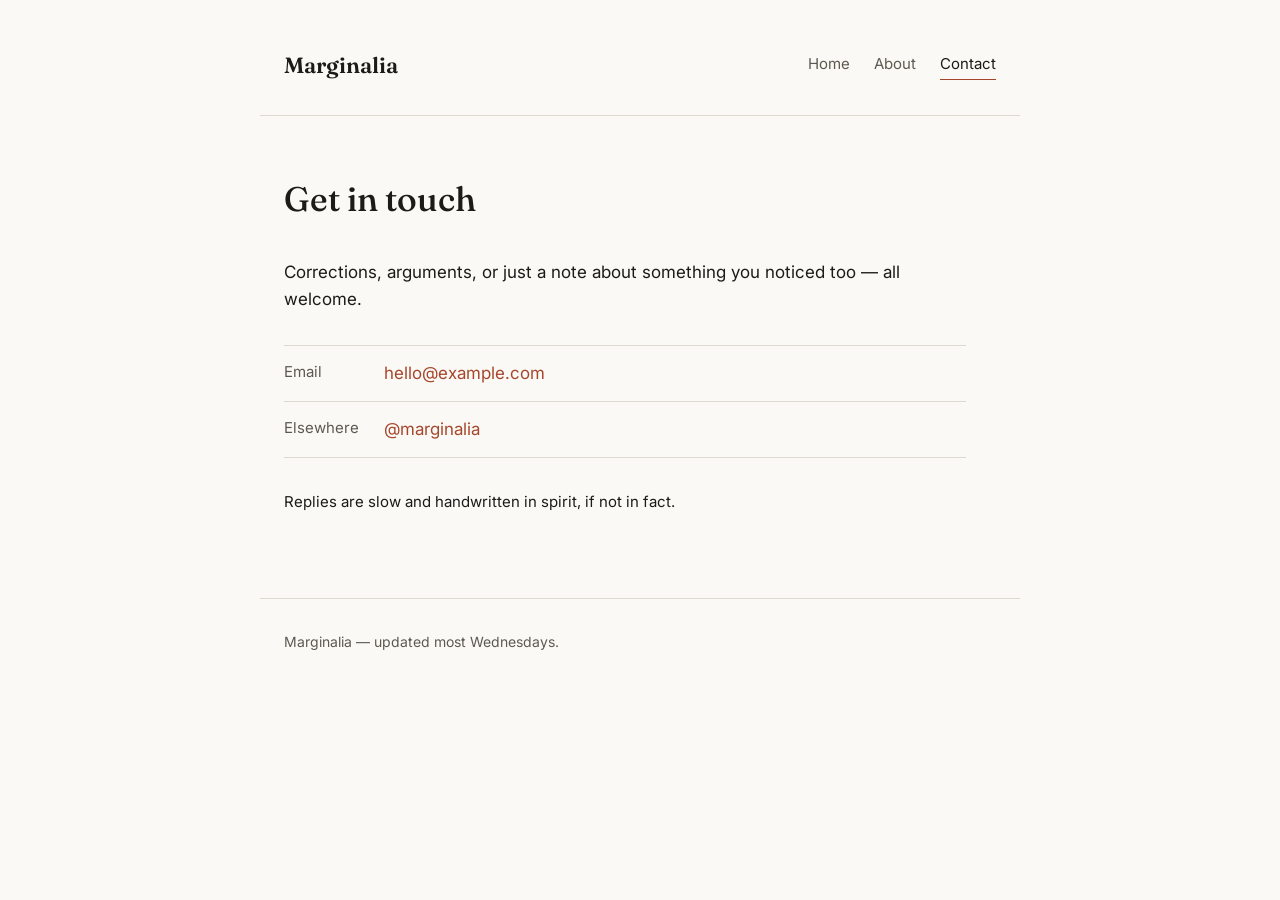
==== contact.html @ 7d3f4c60 "Add files via upload" ====
<!DOCTYPE html>
<html lang="en">
<head>
<meta charset="UTF-8">
<meta name="viewport" content="width=device-width, initial-scale=1.0">
<title>Contact — Marginalia</title>
<link rel="preconnect" href="https://fonts.googleapis.com">
<link rel="preconnect" href="https://fonts.gstatic.com" crossorigin>
<link href="https://fonts.googleapis.com/css2?family=Fraunces:ital,opsz,wght@0,9..144,400;0,9..144,500;0,9..144,600;1,9..144,400&family=Inter:wght@400;500;600&display=swap" rel="stylesheet">
<link rel="stylesheet" href="style.css">
</head>
<body>

<header class="site-header">
  <a href="index.html" class="wordmark">Marginalia</a>
  <nav>
    <a href="index.html">Home</a>
    <a href="about.html">About</a>
    <a href="contact.html" class="active">Contact</a>
  </nav>
</header>

<main>
  <section class="page-header">
    <h1>Get in touch</h1>
  </section>

  <section class="prose contact-block">
    <p>Corrections, arguments, or just a note about something you noticed too — all welcome.</p>

    <dl class="contact-list">
      <div class="contact-row">
        <dt>Email</dt>
        <dd><a href="mailto:hello@example.com">hello@example.com</a></dd>
      </div>
      <div class="contact-row">
        <dt>Elsewhere</dt>
        <dd><a href="#">@marginalia</a></dd>
      </div>
    </dl>

    <p class="reply-note">Replies are slow and handwritten in spirit, if not in fact.</p>
  </section>
</main>

<footer class="site-footer">
  <p>Marginalia — updated most Wednesdays.</p>
</footer>

</body>
</html>
---- style.css ----
:root {
  --ink: #1B1B18;
  --paper: #FAF9F6;
  --muted: #5C5A50;
  --accent: #A6472C;
  --rule: #DDD9CE;
  --serif: 'Fraunces', Georgia, serif;
  --sans: 'Inter', -apple-system, sans-serif;
}

* { box-sizing: border-box; }

html { -webkit-font-smoothing: antialiased; }

body {
  margin: 0;
  background: var(--paper);
  color: var(--ink);
  font-family: var(--sans);
  font-size: 17px;
  line-height: 1.6;
}

a { color: inherit; }

/* Header */

.site-header {
  display: flex;
  justify-content: space-between;
  align-items: center;
  max-width: 760px;
  margin: 0 auto;
  padding: 48px 24px 32px;
  border-bottom: 1px solid var(--rule);
}

.wordmark {
  font-family: var(--serif);
  font-size: 22px;
  font-weight: 600;
  text-decoration: none;
  color: var(--ink);
}

.site-header nav {
  display: flex;
  gap: 24px;
}

.site-header nav a {
  text-decoration: none;
  font-size: 15px;
  color: var(--muted);
  padding-bottom: 3px;
  border-bottom: 1px solid transparent;
}

.site-header nav a:hover,
.site-header nav a.active {
  color: var(--ink);
  border-bottom-color: var(--accent);
}

/* Main / intro */

main {
  max-width: 760px;
  margin: 0 auto;
  padding: 0 24px;
}

.intro {
  padding: 56px 0 48px;
  border-bottom: 1px solid var(--rule);
}

.intro h1 {
  font-family: var(--serif);
  font-weight: 500;
  font-size: 38px;
  line-height: 1.25;
  max-width: 15ch;
  margin: 0 0 20px;
}

.intro-sub {
  font-size: 17px;
  color: var(--muted);
  max-width: 52ch;
  margin: 0;
}

/* Post list */

.post-list {
  padding: 8px 0;
}

.post-entry {
  display: grid;
  grid-template-columns: 92px 1fr;
  gap: 24px;
  padding: 32px 0;
  border-bottom: 1px solid var(--rule);
}

.post-entry:last-child { border-bottom: none; }

.post-meta {
  display: flex;
  flex-direction: column;
  gap: 6px;
  padding-top: 4px;
}

.post-meta time {
  font-size: 14px;
  color: var(--muted);
  font-variant-numeric: tabular-nums;
}

.post-tag {
  font-size: 13px;
  color: var(--accent);
}

.post-body h2 {
  font-family: var(--serif);
  font-weight: 500;
  font-size: 23px;
  margin: 0 0 10px;
  line-height: 1.3;
}

.post-body h2 a {
  text-decoration: none;
  color: var(--ink);
}

.post-body h2 a:hover {
  color: var(--accent);
}

.post-body p {
  margin: 0;
  color: var(--muted);
  max-width: 62ch;
}

/* Inner pages */

.page-header {
  padding: 56px 0 32px;
}

.page-header h1 {
  font-family: var(--serif);
  font-weight: 500;
  font-size: 34px;
  margin: 0;
}

.prose {
  max-width: 62ch;
  padding-bottom: 64px;
}

.prose p {
  margin: 0 0 20px;
  color: var(--ink);
}

.prose .signoff {
  color: var(--muted);
  font-style: italic;
  font-family: var(--serif);
  margin-top: 32px;
}

.contact-list {
  margin: 32px 0;
  padding: 0;
}

.contact-row {
  display: grid;
  grid-template-columns: 100px 1fr;
  padding: 14px 0;
  border-top: 1px solid var(--rule);
}

.contact-row:last-child { border-bottom: 1px solid var(--rule); }

.contact-row dt {
  color: var(--muted);
  font-size: 15px;
}

.contact-row dd {
  margin: 0;
}

.contact-row a {
  color: var(--accent);
  text-decoration: none;
}

.contact-row a:hover { text-decoration: underline; }

.reply-note {
  color: var(--muted);
  font-size: 15px;
}

/* Footer */

.site-footer {
  max-width: 760px;
  margin: 0 auto;
  padding: 32px 24px 56px;
  border-top: 1px solid var(--rule);
}

.site-footer p {
  color: var(--muted);
  font-size: 14px;
  margin: 0;
}

/* Focus visibility */
a:focus-visible {
  outline: 2px solid var(--accent);
  outline-offset: 2px;
}

/* Mobile */

@media (max-width: 560px) {
  .site-header {
    flex-direction: column;
    align-items: flex-start;
    gap: 16px;
    padding-top: 32px;
  }

  .intro h1 { font-size: 30px; }

  .post-entry {
    grid-template-columns: 1fr;
    gap: 8px;
  }

  .post-meta {
    flex-direction: row;
    gap: 12px;
  }

  .contact-row {
    grid-template-columns: 1fr;
    gap: 4px;
  }
}

@media (prefers-reduced-motion: reduce) {
  * { animation: none !important; transition: none !important; }
}
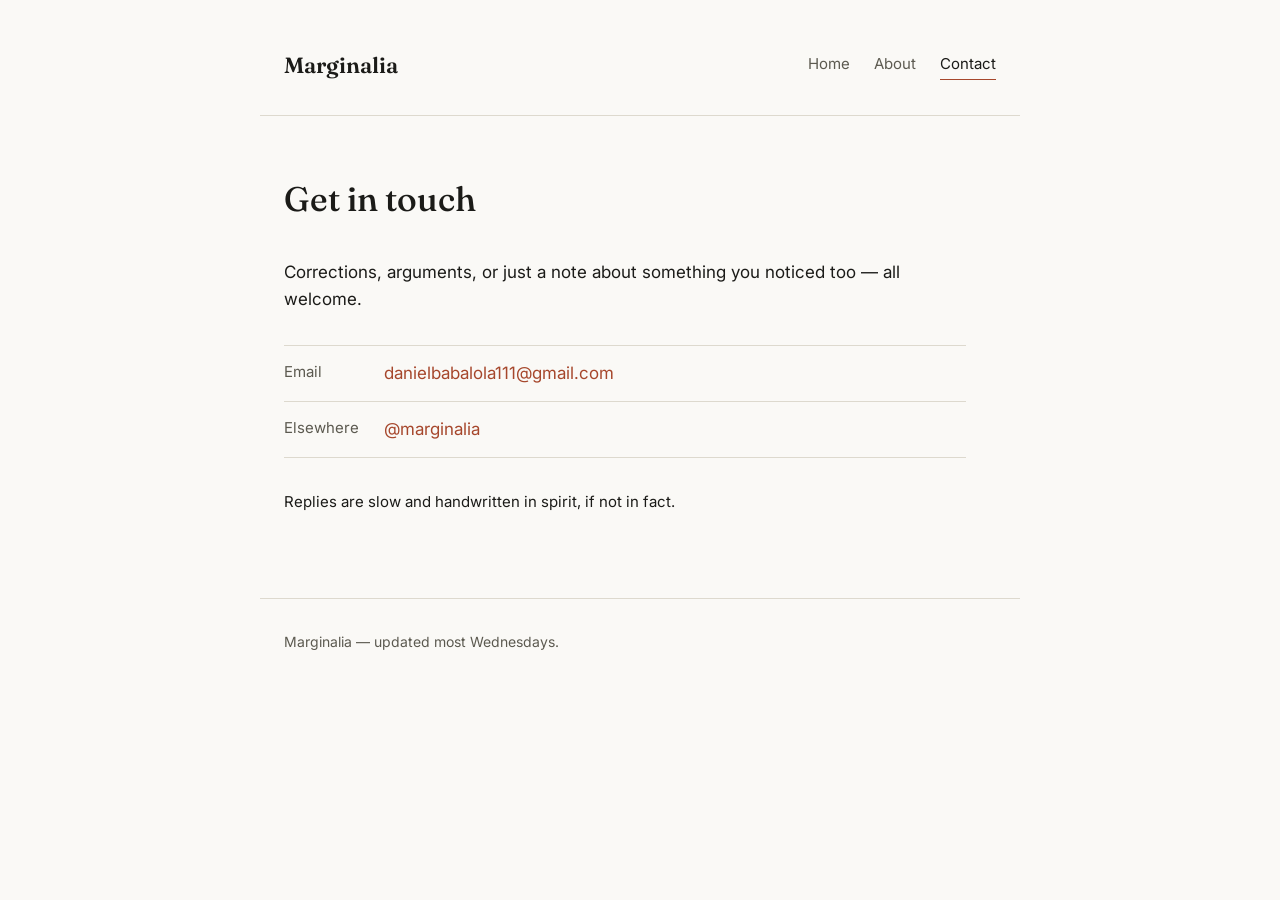
==== commit 1d3c2361: "Update contact.html" ====
--- a/contact.html
+++ b/contact.html
@@ -31,7 +31,7 @@
     <dl class="contact-list">
       <div class="contact-row">
         <dt>Email</dt>
-        <dd><a href="mailto:hello@example.com">hello@example.com</a></dd>
+        <dd><a href="mailto:hello@example.com">danielbabalola111@gmail.com</a></dd>
       </div>
       <div class="contact-row">
         <dt>Elsewhere</dt>
